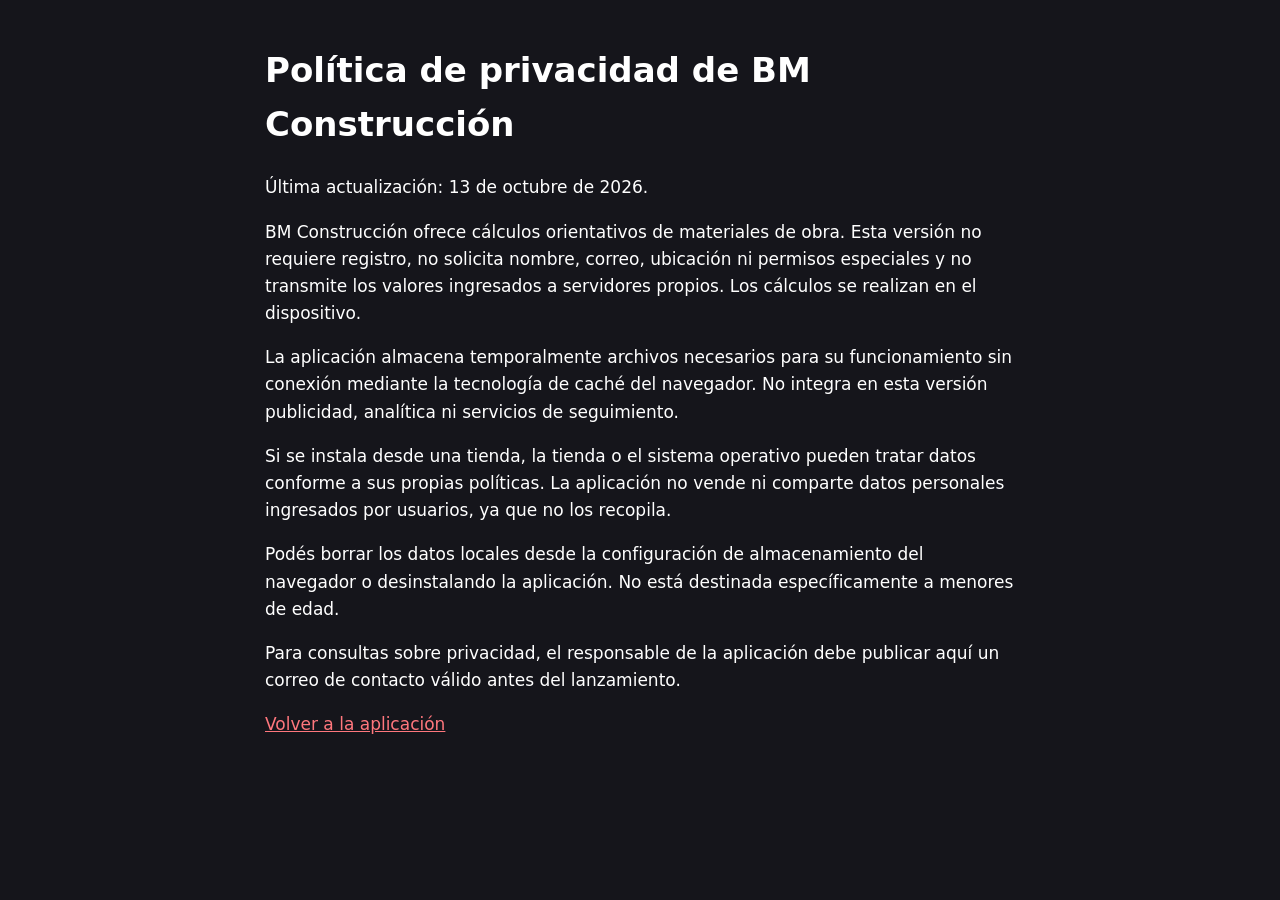
==== privacidad.html @ e32760a6 "BM Construccion version inicial" ====
<!doctype html><html lang="es"><meta charset="utf-8"><meta name="viewport" content="width=device-width,initial-scale=1"><title>Privacidad - BM Construcción</title><style>body{font:17px/1.6 system-ui;max-width:750px;margin:auto;padding:20px;background:#15151b;color:white}a{color:#ff777d}</style><h1>Política de privacidad de BM Construcción</h1><p>Última actualización: 13 de octubre de 2026.</p><p>BM Construcción ofrece cálculos orientativos de materiales de obra. Esta versión no requiere registro, no solicita nombre, correo, ubicación ni permisos especiales y no transmite los valores ingresados a servidores propios. Los cálculos se realizan en el dispositivo.</p><p>La aplicación almacena temporalmente archivos necesarios para su funcionamiento sin conexión mediante la tecnología de caché del navegador. No integra en esta versión publicidad, analítica ni servicios de seguimiento.</p><p>Si se instala desde una tienda, la tienda o el sistema operativo pueden tratar datos conforme a sus propias políticas. La aplicación no vende ni comparte datos personales ingresados por usuarios, ya que no los recopila.</p><p>Podés borrar los datos locales desde la configuración de almacenamiento del navegador o desinstalando la aplicación. No está destinada específicamente a menores de edad.</p><p>Para consultas sobre privacidad, el responsable de la aplicación debe publicar aquí un correo de contacto válido antes del lanzamiento.</p><p><a href="./">Volver a la aplicación</a></p></html>
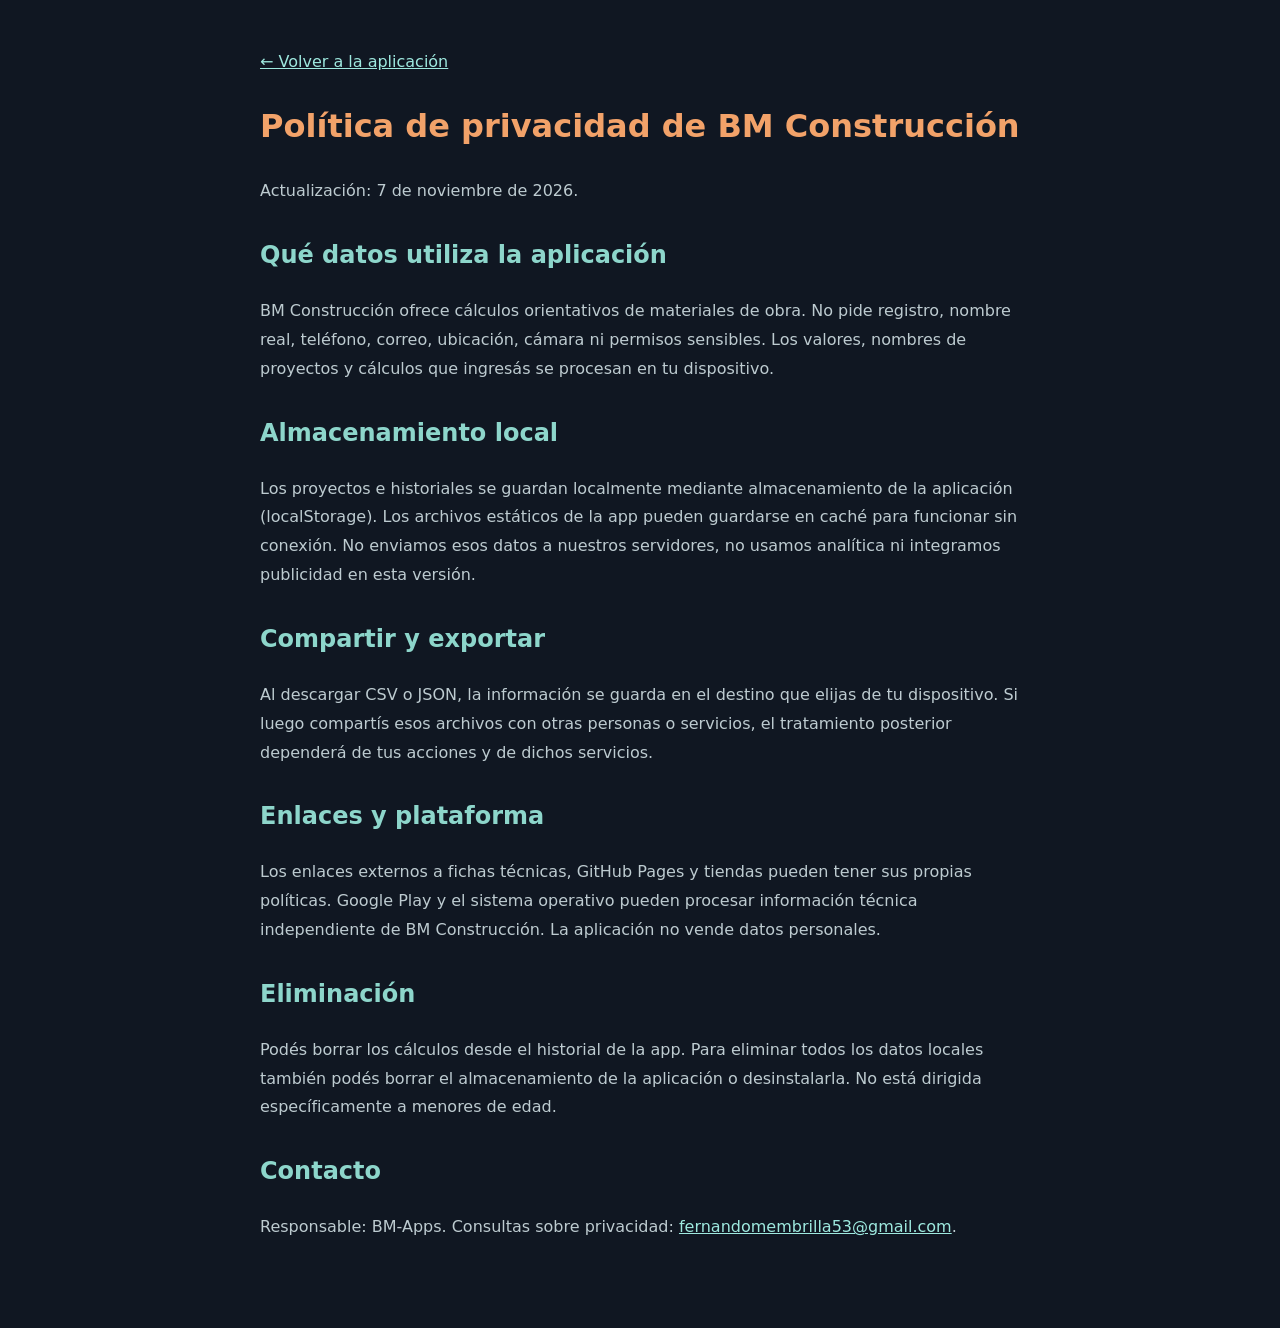
==== commit b86caff0: "feat: actualizar privacidad.html para versión 3" ====
--- a/privacidad.html
+++ b/privacidad.html
@@ -1 +1 @@
-<!doctype html><html lang="es"><meta charset="utf-8"><meta name="viewport" content="width=device-width,initial-scale=1"><title>Privacidad - BM Construcción</title><style>body{font:17px/1.6 system-ui;max-width:750px;margin:auto;padding:20px;background:#15151b;color:white}a{color:#ff777d}</style><h1>Política de privacidad de BM Construcción</h1><p>Última actualización: 13 de octubre de 2026.</p><p>BM Construcción ofrece cálculos orientativos de materiales de obra. Esta versión no requiere registro, no solicita nombre, correo, ubicación ni permisos especiales y no transmite los valores ingresados a servidores propios. Los cálculos se realizan en el dispositivo.</p><p>La aplicación almacena temporalmente archivos necesarios para su funcionamiento sin conexión mediante la tecnología de caché del navegador. No integra en esta versión publicidad, analítica ni servicios de seguimiento.</p><p>Si se instala desde una tienda, la tienda o el sistema operativo pueden tratar datos conforme a sus propias políticas. La aplicación no vende ni comparte datos personales ingresados por usuarios, ya que no los recopila.</p><p>Podés borrar los datos locales desde la configuración de almacenamiento del navegador o desinstalando la aplicación. No está destinada específicamente a menores de edad.</p><p>Para consultas sobre privacidad, el responsable de la aplicación debe publicar aquí un correo de contacto válido antes del lanzamiento.</p><p><a href="./">Volver a la aplicación</a></p></html>
+<!doctype html><html lang="es-AR"><head><meta charset="utf-8"><meta name="viewport" content="width=device-width,initial-scale=1"><meta name="theme-color" content="#101722"><title>Privacidad · BM Construcción</title><style>body{font:16px/1.8 system-ui;background:#101722;color:#e6f0ee;margin:0}.wrap{max-width:760px;margin:auto;padding:32px 22px 70px}h1{color:#f2a269}h2{color:#8dd6cb;margin-top:28px}a{color:#9ee9df}p,li{color:#bdcbd0}</style></head><body><main class="wrap"><p><a href="./">← Volver a la aplicación</a></p><h1>Política de privacidad de BM Construcción</h1><p>Actualización: 7 de noviembre de 2026.</p><h2>Qué datos utiliza la aplicación</h2><p>BM Construcción ofrece cálculos orientativos de materiales de obra. No pide registro, nombre real, teléfono, correo, ubicación, cámara ni permisos sensibles. Los valores, nombres de proyectos y cálculos que ingresás se procesan en tu dispositivo.</p><h2>Almacenamiento local</h2><p>Los proyectos e historiales se guardan localmente mediante almacenamiento de la aplicación (localStorage). Los archivos estáticos de la app pueden guardarse en caché para funcionar sin conexión. No enviamos esos datos a nuestros servidores, no usamos analítica ni integramos publicidad en esta versión.</p><h2>Compartir y exportar</h2><p>Al descargar CSV o JSON, la información se guarda en el destino que elijas de tu dispositivo. Si luego compartís esos archivos con otras personas o servicios, el tratamiento posterior dependerá de tus acciones y de dichos servicios.</p><h2>Enlaces y plataforma</h2><p>Los enlaces externos a fichas técnicas, GitHub Pages y tiendas pueden tener sus propias políticas. Google Play y el sistema operativo pueden procesar información técnica independiente de BM Construcción. La aplicación no vende datos personales.</p><h2>Eliminación</h2><p>Podés borrar los cálculos desde el historial de la app. Para eliminar todos los datos locales también podés borrar el almacenamiento de la aplicación o desinstalarla. No está dirigida específicamente a menores de edad.</p><h2>Contacto</h2><p>Responsable: BM-Apps. Consultas sobre privacidad: <a href="mailto:fernandomembrilla53@gmail.com">fernandomembrilla53@gmail.com</a>.</p></main></body></html>
